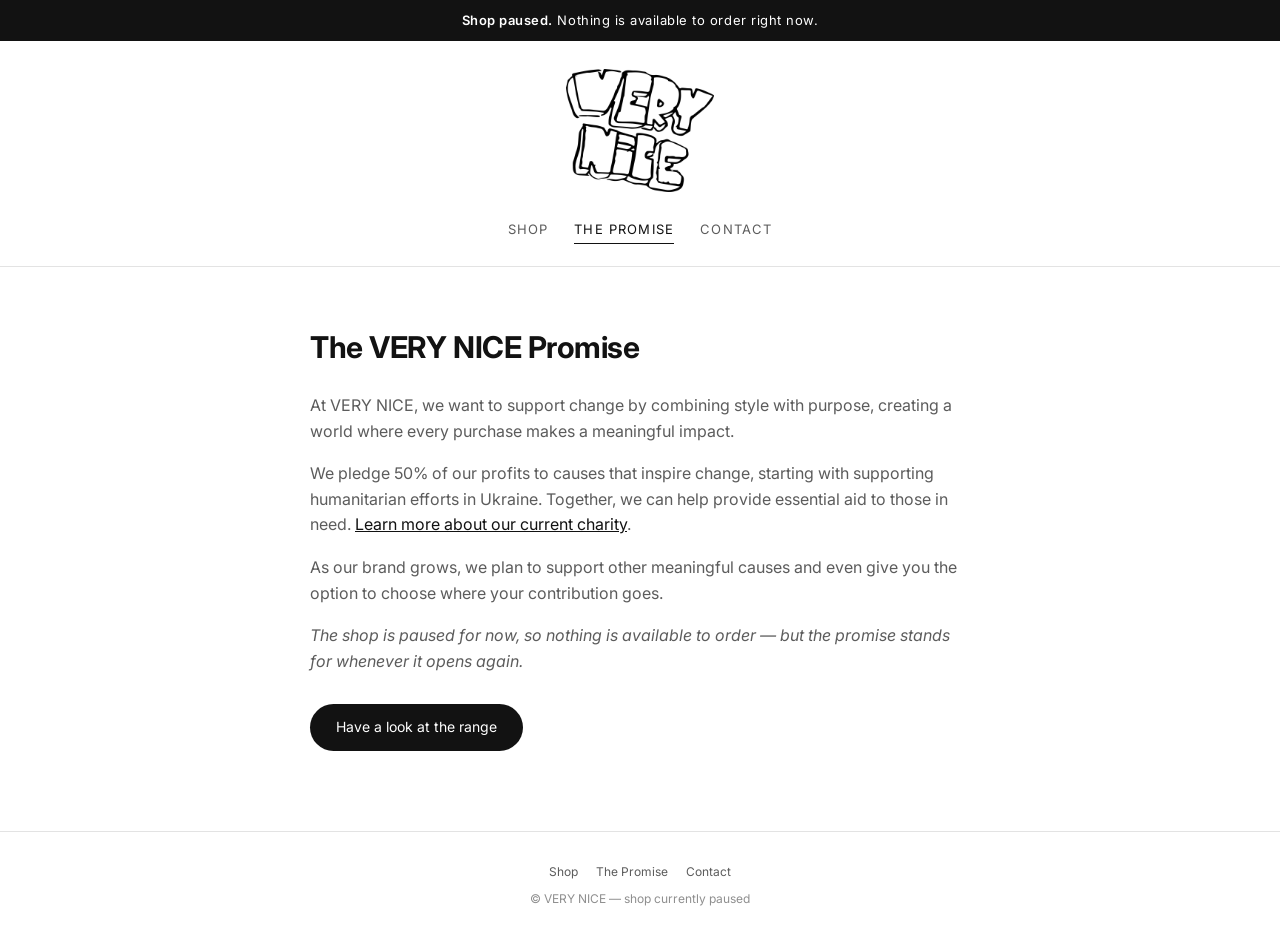
==== pages/the-very-nice-promise/index.html @ 8907c4fc "feat: static VERY NICE catalogue, shop paused Replaces the Shopify storefront so the subscription ca" ====
<!DOCTYPE html>
<html lang="en">
<head>
<meta charset="UTF-8">
<meta name="viewport" content="width=device-width, initial-scale=1.0">
<title>The VERY NICE Promise</title>
<meta name="description" content="Style with purpose. 50% of profits to causes that matter.">
<meta property="og:title" content="The VERY NICE Promise">
<meta property="og:description" content="Style with purpose. 50% of profits to causes that matter.">
<meta property="og:type" content="website">
<link rel="icon" href="../../assets/brand/logo_small.png" type="image/png">
<link rel="preconnect" href="https://fonts.googleapis.com">
<link rel="preconnect" href="https://fonts.gstatic.com" crossorigin>
<link href="https://fonts.googleapis.com/css2?family=Inter:wght@400;500;600;700&display=swap" rel="stylesheet">
<link rel="stylesheet" href="../../assets/site.css">
</head>
<body>

<div class="paused-bar"><strong>Shop paused.</strong> Nothing is available to order right now.</div>

<header class="site-head">
  <div class="wrap">
    <a class="logo" href="../../"><img src="../../assets/brand/logo.png" alt="VERY NICE" width="148"></a>
    <nav class="site-nav">
        <a href="../../">Shop</a>
        <a href="../../pages/the-very-nice-promise/" aria-current="page">The Promise</a>
        <a href="../../pages/contact/">Contact</a>
    </nav>
  </div>
</header>

<main>
  <div class="wrap">
    <div class="prose">
      <h1>The VERY NICE Promise</h1>
      <p>At VERY NICE, we want to support change by combining style with purpose,
      creating a world where every purchase makes a meaningful impact.</p>
      <p>We pledge 50% of our profits to causes that inspire change, starting with
      supporting humanitarian efforts in Ukraine. Together, we can help provide
      essential aid to those in need.
      <a href="https://www.saveukraineua.org" target="_blank" rel="noopener noreferrer">Learn more about our current charity</a>.</p>
      <p>As our brand grows, we plan to support other meaningful causes and even
      give you the option to choose where your contribution goes.</p>
      <p><em>The shop is paused for now, so nothing is available to order — but the
      promise stands for whenever it opens again.</em></p>
      <div class="btn-row"><a class="btn" href="../../">Have a look at the range</a></div>
    </div>
  </div>
</main>

<footer class="site-foot">
  <div class="wrap">
    <div class="foot-links">
      <a href="../../">Shop</a>
      <a href="../../pages/the-very-nice-promise/">The Promise</a>
      <a href="../../pages/contact/">Contact</a>
    </div>
    <div>&copy; VERY NICE — shop currently paused</div>
  </div>
</footer>

</body>
</html>
---- assets/site.css ----
/* VERY NICE — static catalogue. Shop paused. */

:root {
  --ink: #121212;
  --ink-soft: #5c5c5c;
  --ink-faint: #8f8f8f;
  --paper: #ffffff;
  --paper-alt: #f4f4f4;
  --line: #e3e3e3;
  --alert: #b90000;
  --radius: 10px;
  --wrap: 1180px;
}

* { box-sizing: border-box; margin: 0; padding: 0; }

html { -webkit-text-size-adjust: 100%; }

body {
  background: var(--paper);
  color: var(--ink);
  font-family: Inter, -apple-system, BlinkMacSystemFont, "Segoe UI", sans-serif;
  font-size: 16px;
  line-height: 1.6;
  -webkit-font-smoothing: antialiased;
  -moz-osx-font-smoothing: grayscale;
  display: flex;
  flex-direction: column;
  min-height: 100vh;
}

img { max-width: 100%; display: block; }
a { color: inherit; }

.wrap { width: 100%; max-width: var(--wrap); margin: 0 auto; padding: 0 24px; }

/* ---------- paused banner ---------- */

.paused-bar {
  background: var(--ink);
  color: #fff;
  text-align: center;
  padding: 10px 24px;
  font-size: 13px;
  letter-spacing: 0.04em;
}

.paused-bar strong { font-weight: 600; }

/* ---------- header ---------- */

.site-head {
  border-bottom: 1px solid var(--line);
  padding: 28px 0 22px;
  text-align: center;
}

.site-head .logo { display: inline-block; }
.site-head .logo img { width: 148px; height: auto; margin: 0 auto; }

.site-nav {
  margin-top: 20px;
  display: flex;
  justify-content: center;
  gap: 26px;
  flex-wrap: wrap;
}

.site-nav a {
  font-size: 13px;
  letter-spacing: 0.09em;
  text-transform: uppercase;
  text-decoration: none;
  color: var(--ink-soft);
  padding-bottom: 3px;
  border-bottom: 1px solid transparent;
  transition: color .15s, border-color .15s;
}

.site-nav a:hover, .site-nav a[aria-current="page"] {
  color: var(--ink);
  border-bottom-color: var(--ink);
}

/* ---------- main ---------- */

main { flex: 1 0 auto; padding: 56px 0 80px; }

.lede { max-width: 620px; margin: 0 auto 52px; text-align: center; }

.lede h1 {
  font-size: 30px;
  line-height: 1.25;
  font-weight: 700;
  letter-spacing: -0.015em;
  margin-bottom: 14px;
}

.lede p { color: var(--ink-soft); font-size: 16px; }

/* ---------- product grid ---------- */

.grid {
  display: grid;
  grid-template-columns: repeat(auto-fill, minmax(258px, 1fr));
  gap: 40px 28px;
}

.card { text-decoration: none; display: block; }

.card-media {
  position: relative;
  background: var(--paper-alt);
  border-radius: var(--radius);
  overflow: hidden;
  aspect-ratio: 1 / 1;
}

.card-media img {
  width: 100%; height: 100%;
  object-fit: cover;
  filter: saturate(0.82);
  transition: transform .45s ease, filter .3s ease;
}

.card:hover .card-media img { transform: scale(1.035); filter: saturate(1); }

.badge {
  position: absolute;
  top: 12px; left: 12px;
  background: var(--ink);
  color: #fff;
  font-size: 10px;
  font-weight: 600;
  letter-spacing: 0.11em;
  text-transform: uppercase;
  padding: 6px 11px;
  border-radius: 100px;
  z-index: 2;
}

.card-body { padding-top: 14px; }

.card-title {
  font-size: 15px;
  font-weight: 600;
  line-height: 1.4;
  margin-bottom: 4px;
}

.card-price { font-size: 14px; color: var(--ink-faint); }

/* ---------- product detail ---------- */

.product { display: grid; grid-template-columns: 1.15fr 1fr; gap: 56px; align-items: start; }

.gallery { display: flex; flex-direction: column; gap: 14px; }

.gallery img {
  width: 100%;
  border-radius: var(--radius);
  background: var(--paper-alt);
}

.product-info { position: sticky; top: 32px; }

.product-info h1 {
  font-size: 26px;
  line-height: 1.3;
  font-weight: 700;
  letter-spacing: -0.01em;
  margin-bottom: 10px;
}

.price-row { display: flex; align-items: center; gap: 12px; margin-bottom: 22px; flex-wrap: wrap; }
.price { font-size: 18px; color: var(--ink-faint); }

.status {
  border: 1px solid var(--alert);
  color: var(--alert);
  font-size: 11px;
  font-weight: 600;
  letter-spacing: 0.1em;
  text-transform: uppercase;
  padding: 5px 12px;
  border-radius: 100px;
}

.unavailable-note {
  background: var(--paper-alt);
  border-radius: var(--radius);
  padding: 16px 18px;
  font-size: 14px;
  color: var(--ink-soft);
  margin-bottom: 26px;
}

.opt-group { margin-bottom: 20px; }

.opt-label {
  font-size: 11px;
  letter-spacing: 0.11em;
  text-transform: uppercase;
  color: var(--ink-faint);
  margin-bottom: 9px;
}

.chips { display: flex; flex-wrap: wrap; gap: 7px; }

.chip {
  border: 1px solid var(--line);
  color: var(--ink-faint);
  border-radius: 6px;
  padding: 6px 12px;
  font-size: 13px;
  background: var(--paper-alt);
}

.desc { font-size: 15px; color: var(--ink-soft); border-top: 1px solid var(--line); padding-top: 22px; }
.desc p { margin-bottom: 12px; }
.desc em { color: var(--ink-faint); }
.desc a { color: var(--ink); }
.desc strong { color: var(--ink); font-weight: 600; }
.desc img { border-radius: var(--radius); margin: 12px 0; }

/* size guides and any other tables that ride in on the product copy */
.desc table {
  border-collapse: collapse;
  width: 100%;
  margin: 14px 0 20px;
  font-size: 13px;
  display: block;
  overflow-x: auto;
  white-space: nowrap;
}

.desc th, .desc td {
  border: 1px solid var(--line);
  padding: 7px 10px;
  text-align: left;
}

.desc th { background: var(--paper-alt); color: var(--ink); font-weight: 600; }
.desc tr:nth-child(even) td { background: #fafafa; }

.back {
  display: inline-block;
  margin-bottom: 28px;
  font-size: 13px;
  color: var(--ink-soft);
  text-decoration: none;
  letter-spacing: 0.04em;
}
.back:hover { color: var(--ink); }

/* ---------- prose pages ---------- */

.prose { max-width: 660px; margin: 0 auto; }
.prose h1 { font-size: 30px; font-weight: 700; letter-spacing: -0.015em; margin-bottom: 22px; }
.prose p { margin-bottom: 17px; color: var(--ink-soft); }
.prose a { color: var(--ink); }
.prose .btn-row { margin-top: 30px; }

/* `a.btn`, not `.btn` — `.prose a` above would otherwise win on specificity
   and paint the label black-on-black. */
a.btn {
  display: inline-block;
  background: var(--ink);
  color: #fff;
  text-decoration: none;
  font-size: 14px;
  padding: 12px 26px;
  border-radius: 100px;
  transition: opacity .15s;
}
a.btn:hover { opacity: 0.85; }

/* ---------- footer ---------- */

.site-foot {
  flex-shrink: 0;
  border-top: 1px solid var(--line);
  padding: 30px 0;
  text-align: center;
  font-size: 12px;
  color: var(--ink-faint);
}

.site-foot a { color: var(--ink-soft); text-decoration: none; }
.site-foot a:hover { color: var(--ink); }
.site-foot .foot-links { margin-bottom: 8px; display: flex; justify-content: center; gap: 18px; flex-wrap: wrap; }

/* ---------- responsive ---------- */

@media (max-width: 860px) {
  .product { grid-template-columns: 1fr; gap: 32px; }
  .product-info { position: static; }
}

@media (max-width: 560px) {
  main { padding: 38px 0 60px; }
  .grid { grid-template-columns: repeat(auto-fill, minmax(150px, 1fr)); gap: 28px 16px; }
  .lede h1, .prose h1 { font-size: 25px; }
  .site-head .logo img { width: 116px; }
  .wrap { padding: 0 18px; }
}
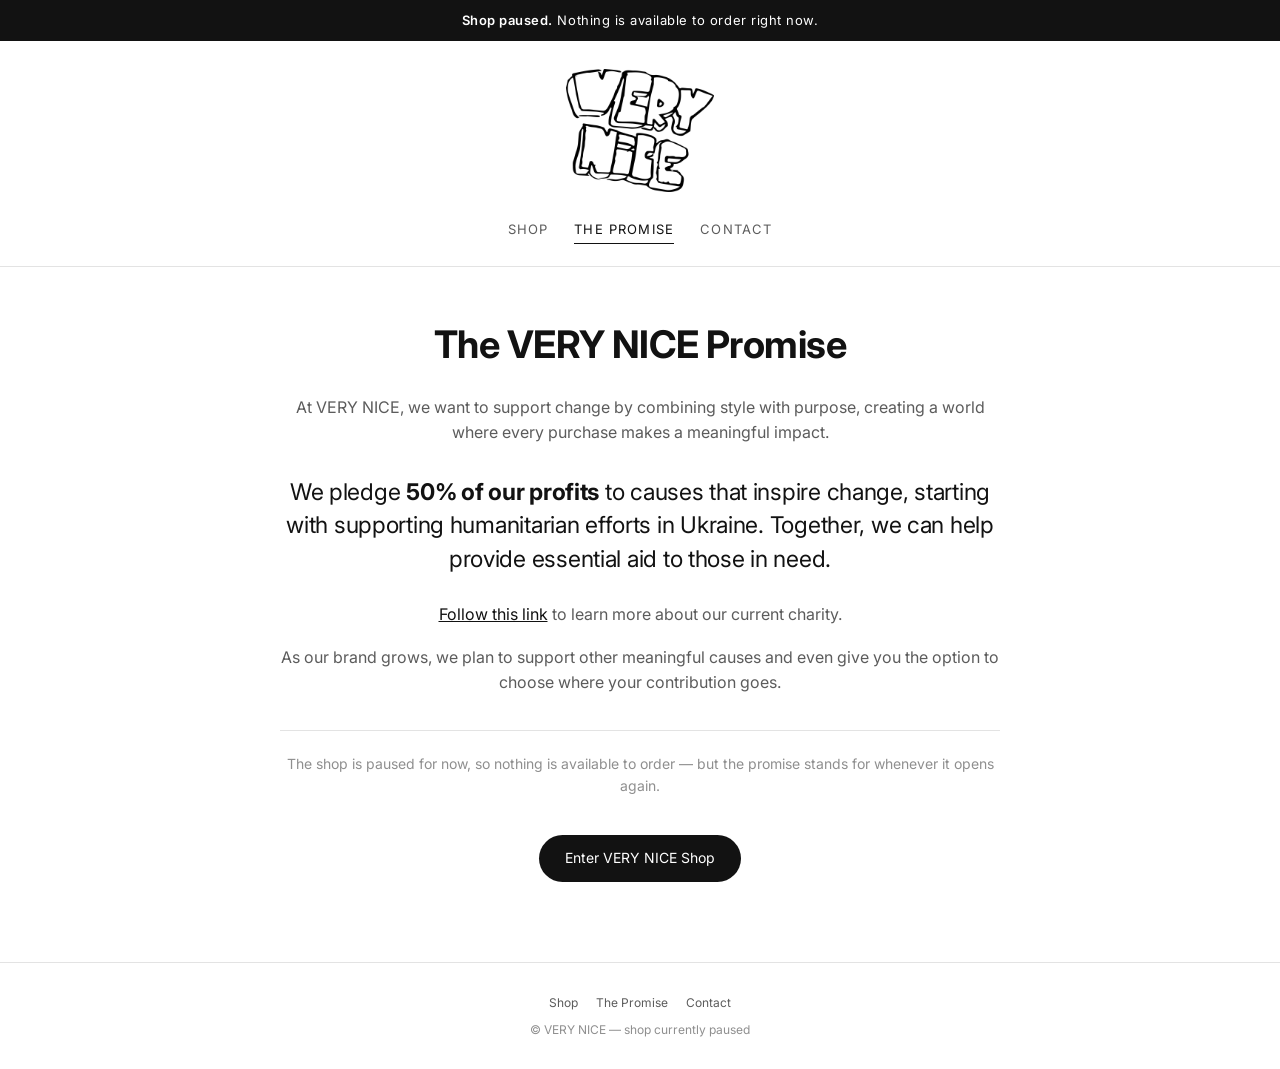
==== commit 123579e9: "style: match the Promise page to the original centred rich-text layout Restores the pledge as the pa" ====
--- a/pages/the-very-nice-promise/index.html
+++ b/pages/the-very-nice-promise/index.html
@@ -31,19 +31,20 @@
 
 <main>
   <div class="wrap">
-    <div class="prose">
+    <div class="prose prose--center">
       <h1>The VERY NICE Promise</h1>
       <p>At VERY NICE, we want to support change by combining style with purpose,
       creating a world where every purchase makes a meaningful impact.</p>
-      <p>We pledge 50% of our profits to causes that inspire change, starting with
-      supporting humanitarian efforts in Ukraine. Together, we can help provide
-      essential aid to those in need.
-      <a href="https://www.saveukraineua.org" target="_blank" rel="noopener noreferrer">Learn more about our current charity</a>.</p>
+      <p class="pledge">We pledge <strong>50% of our profits</strong> to causes that
+      inspire change, starting with supporting humanitarian efforts in Ukraine.
+      Together, we can help provide essential aid to those in need.</p>
+      <p><a href="https://www.saveukraineua.org" target="_blank" rel="noopener noreferrer">Follow this link</a>
+      to learn more about our current charity.</p>
       <p>As our brand grows, we plan to support other meaningful causes and even
       give you the option to choose where your contribution goes.</p>
-      <p><em>The shop is paused for now, so nothing is available to order — but the
-      promise stands for whenever it opens again.</em></p>
-      <div class="btn-row"><a class="btn" href="../../">Have a look at the range</a></div>
+      <p class="fine">The shop is paused for now, so nothing is available to order —
+      but the promise stands for whenever it opens again.</p>
+      <div class="btn-row"><a class="btn" href="../../">Enter VERY NICE Shop</a></div>
     </div>
   </div>
 </main>
--- a/assets/site.css
+++ b/assets/site.css
@@ -261,6 +261,34 @@
 .prose a { color: var(--ink); }
 .prose .btn-row { margin-top: 30px; }
 
+/* Centred rich-text page, matching the original Shopify layout. */
+.prose--center { text-align: center; max-width: 720px; }
+.prose--center h1 { font-size: 38px; line-height: 1.15; margin-bottom: 28px; }
+.prose--center .btn-row { margin-top: 38px; }
+
+/* The pledge is the anchor of the page — set well above body copy,
+   as the original did by marking it up as a heading. */
+/* `.prose .pledge`, not `.pledge` — `.prose p` above is more specific and
+   would mute the colour back to body grey. */
+.prose .pledge {
+  font-size: 23px;
+  line-height: 1.45;
+  font-weight: 400;
+  letter-spacing: -0.012em;
+  color: var(--ink);
+  margin: 30px 0 26px;
+}
+
+.prose .pledge strong { font-weight: 700; }
+
+.prose--center .fine {
+  font-size: 14px;
+  color: var(--ink-faint);
+  border-top: 1px solid var(--line);
+  padding-top: 22px;
+  margin-top: 34px;
+}
+
 /* `a.btn`, not `.btn` — `.prose a` above would otherwise win on specificity
    and paint the label black-on-black. */
 a.btn {
@@ -301,6 +329,8 @@
   main { padding: 38px 0 60px; }
   .grid { grid-template-columns: repeat(auto-fill, minmax(150px, 1fr)); gap: 28px 16px; }
   .lede h1, .prose h1 { font-size: 25px; }
+  .prose--center h1 { font-size: 28px; }
+  .prose .pledge { font-size: 19px; margin: 24px 0 20px; }
   .site-head .logo img { width: 116px; }
   .wrap { padding: 0 18px; }
 }
